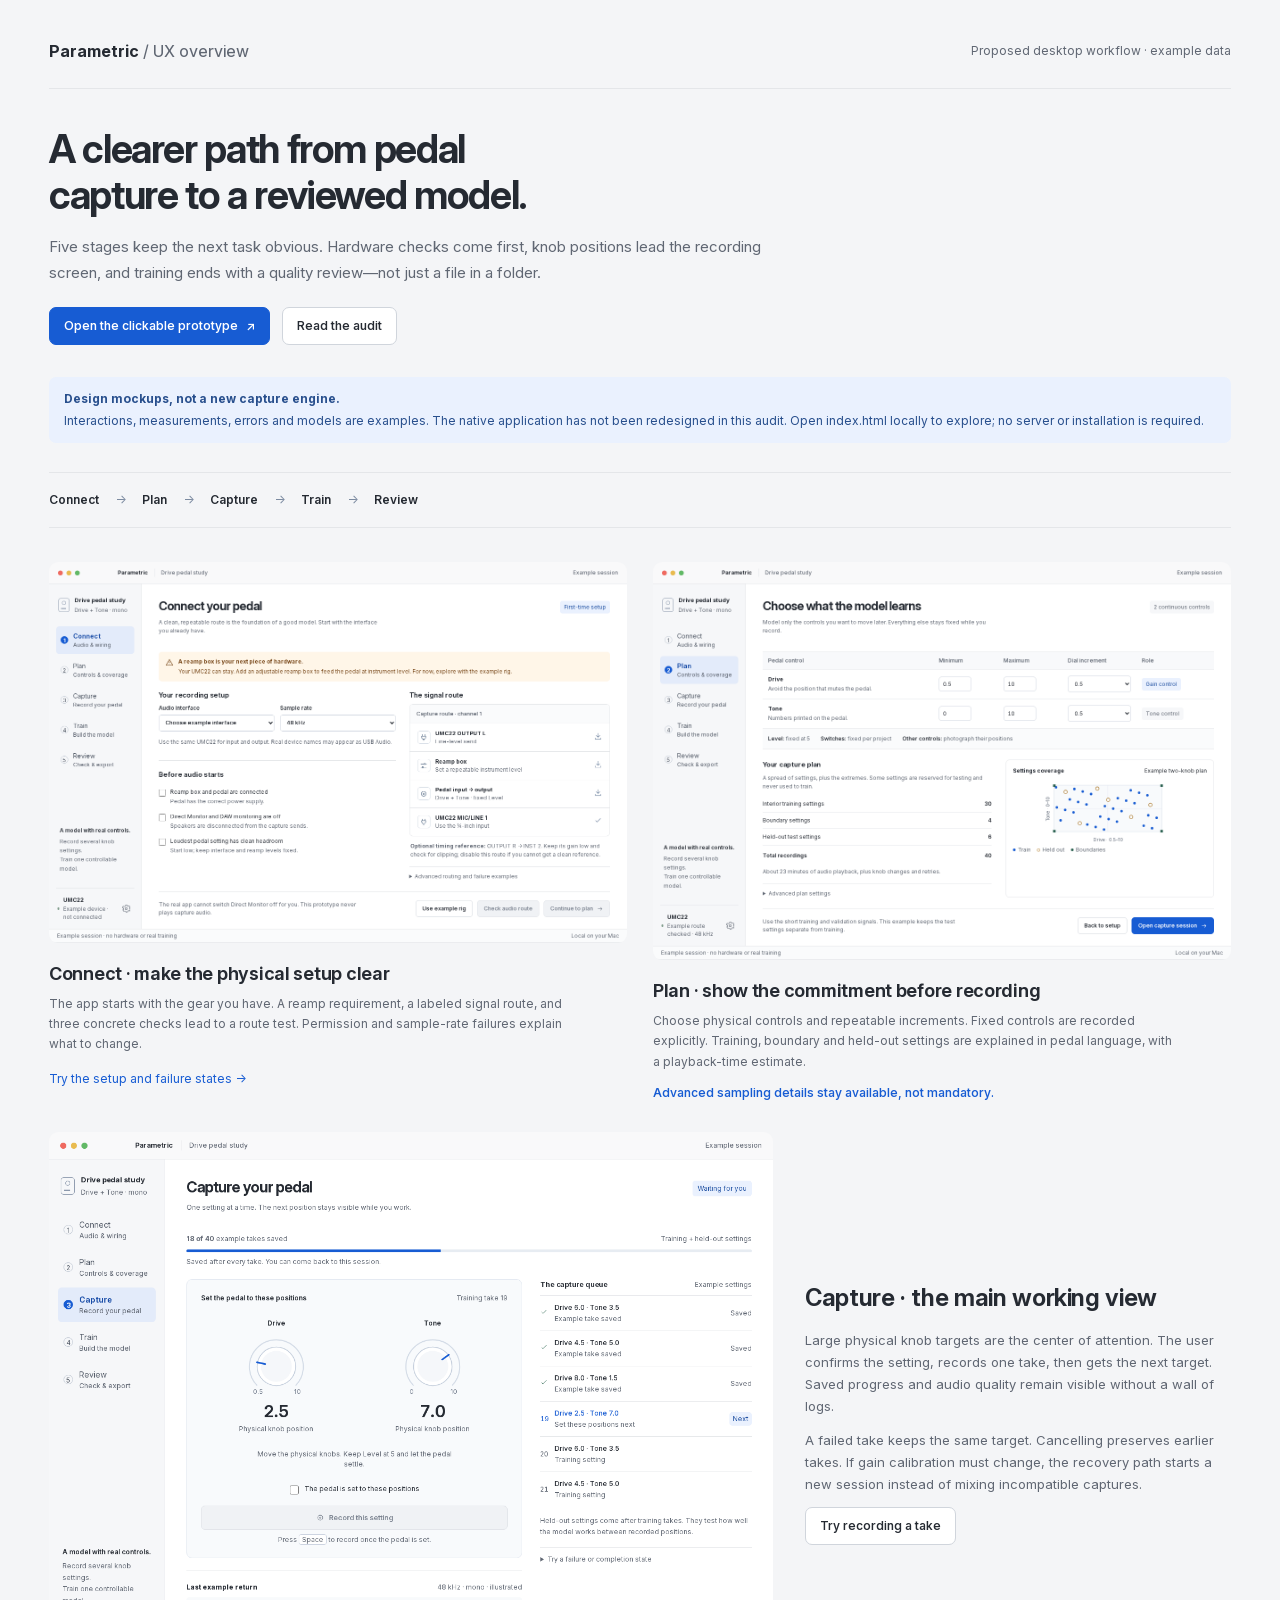
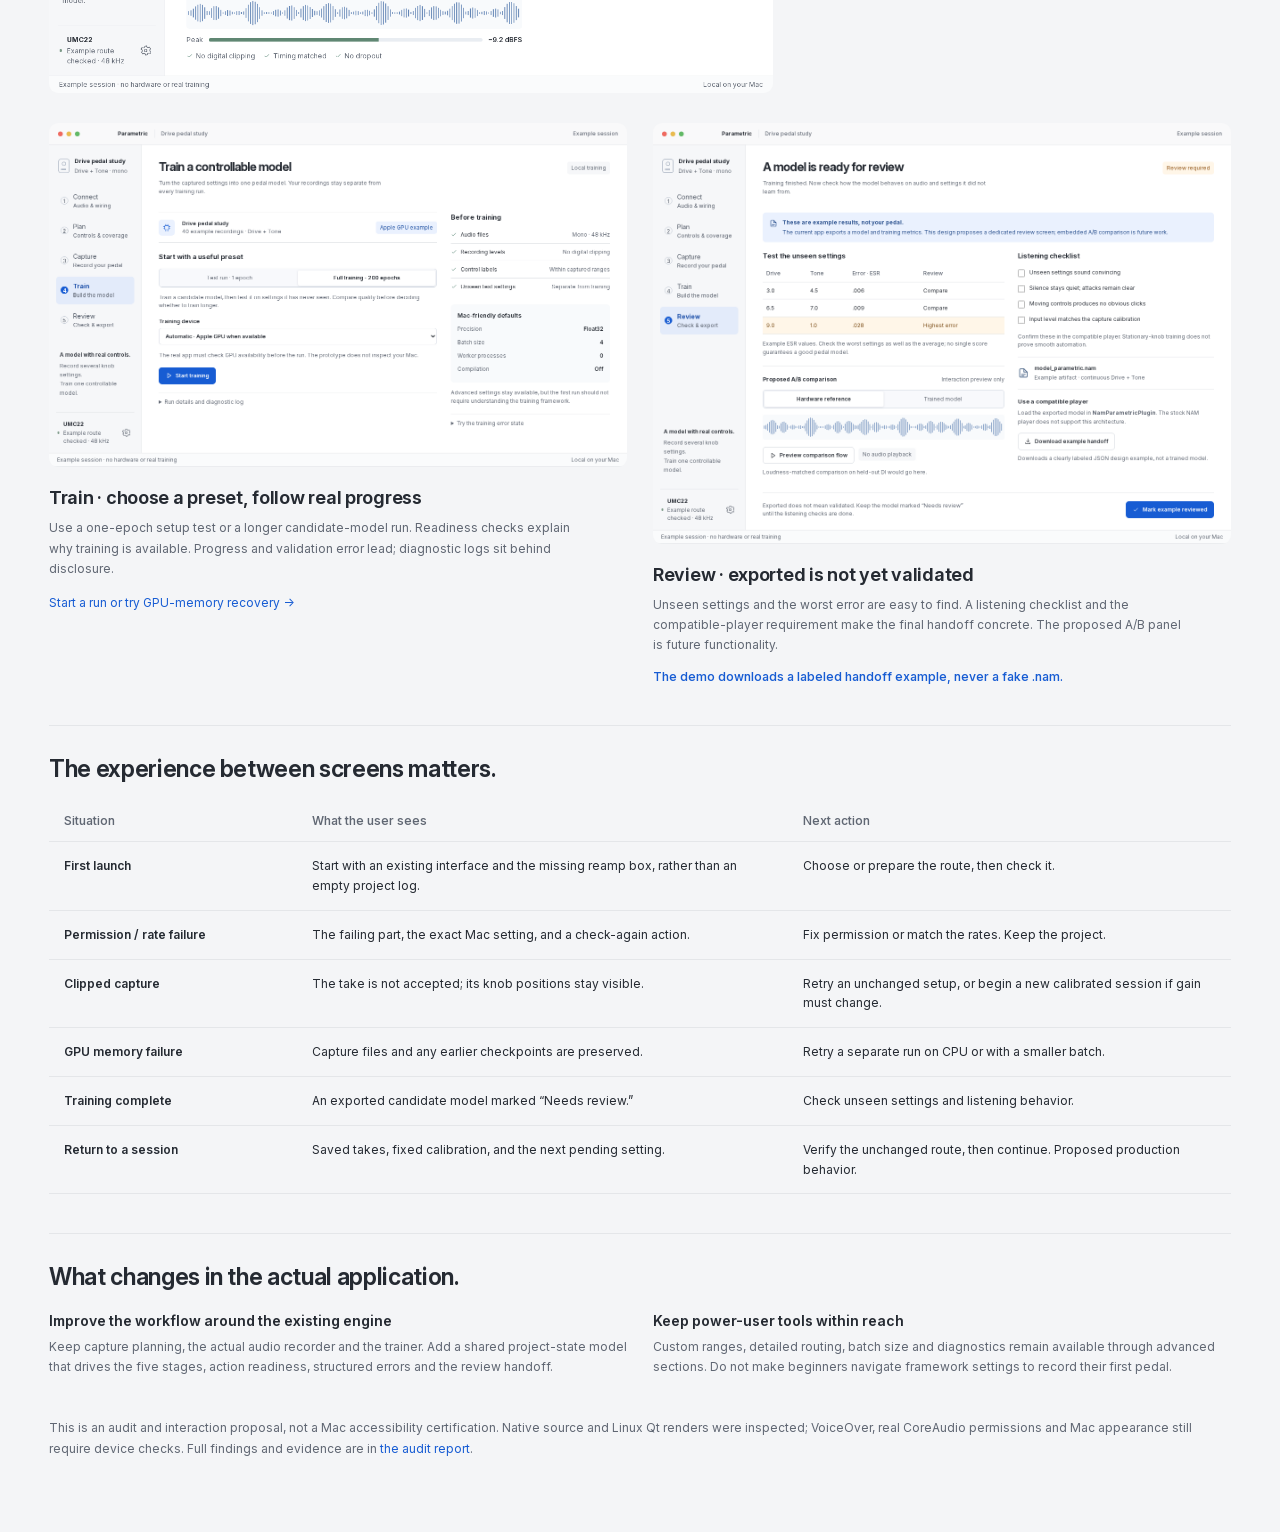
==== docs/mockups/overview.html @ 9b4e6f23 "Add Mac parametric NAM capture and training companion" ====
<!doctype html><html lang="en"><head><meta charset="utf-8"><meta name="viewport" content="width=device-width,initial-scale=1"><title>Parametric — full UX overview</title><link rel="stylesheet" href="styles.css"><style>
body{background:#f4f5f7}.overview{max-width:1230px;margin:auto;padding:39px 24px 60px}.overview-top{display:flex;align-items:center;justify-content:space-between;padding-bottom:25px;border-bottom:1px solid var(--line);font-size:12px}.overview-top strong{font-size:16px}.overview h1{font-size:39px;max-width:680px;line-height:1.18;margin-top:37px}.overview-lead{font-size:15px;color:var(--muted);line-height:1.7;max-width:730px;margin:16px 0 22px}.overview-actions{display:flex;gap:12px;align-items:center;margin-bottom:32px}.flow-map{display:flex;align-items:center;gap:16px;padding:18px 0;border-top:1px solid var(--line);border-bottom:1px solid var(--line);margin-bottom:34px;color:var(--muted);font-size:12px;flex-wrap:wrap}.flow-map a{font-weight:600;color:var(--ink)}.flow-map span{color:#7b8aa0}.story-grid{display:grid;grid-template-columns:1fr 1fr;gap:30px 26px}.story{min-width:0}.story a.image-link{display:block;background:#e9edf2;border-radius:9px;overflow:hidden}.story img{width:100%;display:block;transition:filter .2s}.story a:hover img{filter:brightness(.98)}.story h2{font-size:18px;margin-top:17px;margin-bottom:7px}.story p{font-size:12px;line-height:1.7;color:var(--muted);max-width:66ch}.story.full{grid-column:1/-1;display:grid;grid-template-columns:1.7fr 1fr;align-items:center;gap:32px}.story.full h2{font-size:24px;margin:0 0 13px}.story.full p{font-size:13px}.story-note{display:block;font-size:12px;margin-top:10px;color:var(--blue);font-weight:550}.overview-section{margin-top:39px;border-top:1px solid var(--line);padding-top:26px}.overview-section h2{font-size:23px;margin-bottom:15px}.overview-table{border-collapse:collapse;width:100%;font-size:12px}.overview-table th{text-align:left;font-size:12px;color:var(--muted);font-weight:550;padding:11px 15px;border-bottom:1px solid var(--line)}.overview-table td{padding:14px 15px;border-bottom:1px solid var(--line);vertical-align:top;line-height:1.65}.overview-table td:first-child{width:21%;font-weight:600}.overview-footer{font-size:12px;color:var(--muted);margin-top:27px;line-height:1.8}.overview .notice{margin-bottom:29px}.failure-link{font-size:12px}.overview-list{display:grid;grid-template-columns:1fr 1fr;gap:25px}.overview-list p{font-size:12px;color:var(--muted);line-height:1.7}.overview-list h3{font-size:14px}@media(max-width:760px){.overview{padding:24px 18px}.overview h1{font-size:31px}.overview-top{gap:20px}.story-grid{grid-template-columns:1fr}.story.full{grid-column:auto;display:block}.story.full h2{font-size:20px;margin-top:17px}.overview-list{grid-template-columns:1fr}.overview-table{font-size:12px}.overview-table td,.overview-table th{padding-left:5px;padding-right:9px}.flow-map{gap:9px}.overview-top span{font-size:12px}}
</style></head><body><div class="overview"><div class="overview-top"><strong>Parametric <span class="muted" style="font-weight:450">/ UX overview</span></strong><span class="muted">Proposed desktop workflow · example data</span></div><h1>A clearer path from pedal capture to a reviewed model.</h1><p class="overview-lead">Five stages keep the next task obvious. Hardware checks come first, knob positions lead the recording screen, and training ends with a quality review—not just a file in a folder.</p><div class="overview-actions"><a class="btn primary" href="index.html">Open the clickable prototype <span aria-hidden="true">↗</span></a><a class="btn" href="../ui-audit/report.md">Read the audit</a></div><div class="notice blue"><div><strong>Design mockups, not a new capture engine.</strong><p>Interactions, measurements, errors and models are examples. The native application has not been redesigned in this audit. Open index.html locally to explore; no server or installation is required.</p></div></div><nav class="flow-map" aria-label="Overview sections"><a href="#connect">Connect</a><span aria-hidden="true">→</span><a href="#plan">Plan</a><span aria-hidden="true">→</span><a href="#capture">Capture</a><span aria-hidden="true">→</span><a href="#train">Train</a><span aria-hidden="true">→</span><a href="#review">Review</a></nav><div class="story-grid">
<article class="story" id="connect"><a class="image-link" href="index.html?screen=connect" aria-label="Explore the Connect mockup"><img src="screenshots/connect.png" alt="Connect screen with UMC22 wiring, reamp requirement and route-check checklist"></a><h2>Connect · make the physical setup clear</h2><p>The app starts with the gear you have. A reamp requirement, a labeled signal route, and three concrete checks lead to a route test. Permission and sample-rate failures explain what to change.</p><a class="failure-link" href="index.html?screen=connect">Try the setup and failure states →</a></article>
<article class="story" id="plan"><a class="image-link" href="index.html?screen=plan" aria-label="Explore the Plan mockup"><img src="screenshots/plan.png" alt="Plan screen showing Drive and Tone ranges, fixed Level and estimated recording count"></a><h2>Plan · show the commitment before recording</h2><p>Choose physical controls and repeatable increments. Fixed controls are recorded explicitly. Training, boundary and held-out settings are explained in pedal language, with a playback-time estimate.</p><span class="story-note">Advanced sampling details stay available, not mandatory.</span></article>
<article class="story full" id="capture"><a class="image-link" href="index.html?screen=capture" aria-label="Explore the Capture mockup"><img src="screenshots/capture.png" alt="Capture screen featuring large Drive and Tone dial targets, one recording action and a saved-take queue"></a><div><h2>Capture · the main working view</h2><p>Large physical knob targets are the center of attention. The user confirms the setting, records one take, then gets the next target. Saved progress and audio quality remain visible without a wall of logs.</p><p>A failed take keeps the same target. Cancelling preserves earlier takes. If gain calibration must change, the recovery path starts a new session instead of mixing incompatible captures.</p><a class="btn" href="index.html?screen=capture">Try recording a take</a></div></article>
<article class="story" id="train"><a class="image-link" href="index.html?screen=train" aria-label="Explore the Training mockup"><img src="screenshots/train.png" alt="Training screen with one-epoch and full-run presets, readiness checks and Mac defaults"></a><h2>Train · choose a preset, follow real progress</h2><p>Use a one-epoch setup test or a longer candidate-model run. Readiness checks explain why training is available. Progress and validation error lead; diagnostic logs sit behind disclosure.</p><a class="failure-link" href="index.html?screen=train">Start a run or try GPU-memory recovery →</a></article>
<article class="story" id="review"><a class="image-link" href="index.html?screen=review" aria-label="Explore the Review mockup"><img src="screenshots/review.png" alt="Review screen showing held-out errors, a proposed A/B comparison, listening checks and compatible player requirements"></a><h2>Review · exported is not yet validated</h2><p>Unseen settings and the worst error are easy to find. A listening checklist and the compatible-player requirement make the final handoff concrete. The proposed A/B panel is future functionality.</p><span class="story-note">The demo downloads a labeled handoff example, never a fake .nam.</span></article>
</div><section class="overview-section"><h2>The experience between screens matters.</h2><div class="table-scroll"><table class="overview-table"><thead><tr><th scope="col">Situation</th><th scope="col">What the user sees</th><th scope="col">Next action</th></tr></thead><tbody><tr><td>First launch</td><td>Start with an existing interface and the missing reamp box, rather than an empty project log.</td><td>Choose or prepare the route, then check it.</td></tr><tr><td>Permission / rate failure</td><td>The failing part, the exact Mac setting, and a check-again action.</td><td>Fix permission or match the rates. Keep the project.</td></tr><tr><td>Clipped capture</td><td>The take is not accepted; its knob positions stay visible.</td><td>Retry an unchanged setup, or begin a new calibrated session if gain must change.</td></tr><tr><td>GPU memory failure</td><td>Capture files and any earlier checkpoints are preserved.</td><td>Retry a separate run on CPU or with a smaller batch.</td></tr><tr><td>Training complete</td><td>An exported candidate model marked “Needs review.”</td><td>Check unseen settings and listening behavior.</td></tr><tr><td>Return to a session</td><td>Saved takes, fixed calibration, and the next pending setting.</td><td>Verify the unchanged route, then continue. Proposed production behavior.</td></tr></tbody></table></div></section><section class="overview-section"><h2>What changes in the actual application.</h2><div class="overview-list"><div><h3>Improve the workflow around the existing engine</h3><p>Keep capture planning, the actual audio recorder and the trainer. Add a shared project-state model that drives the five stages, action readiness, structured errors and the review handoff.</p></div><div><h3>Keep power-user tools within reach</h3><p>Custom ranges, detailed routing, batch size and diagnostics remain available through advanced sections. Do not make beginners navigate framework settings to record their first pedal.</p></div></div></section><p class="overview-footer">This is an audit and interaction proposal, not a Mac accessibility certification. Native source and Linux Qt renders were inspected; VoiceOver, real CoreAudio permissions and Mac appearance still require device checks. Full findings and evidence are in <a href="../ui-audit/report.md">the audit report</a>.</p></div></body></html>
---- docs/mockups/styles.css ----
@font-face{font-family:Inter;src:url('assets/InterVariable.woff2') format('woff2');font-weight:100 900;font-display:swap}
:root{--ink:#252a32;--muted:#606773;--faint:#767e8a;--line:#e4e6e9;--paper:#fff;--canvas:#eceef1;--side:#f6f7f9;--blue:#175cd3;--blue-hover:#124db5;--blue-soft:#eaf1fe;--green:#27624c;--green-soft:#eef6f1;--amber:#925517;--amber-soft:#fff6e8;--red:#af3537;--red-soft:#fff0ee;--radius:10px;color-scheme:light}
*{box-sizing:border-box}body{margin:0;background:var(--canvas);color:var(--ink);font:14px/1.5 Inter,-apple-system,BlinkMacSystemFont,sans-serif;-webkit-font-smoothing:antialiased}button,input,select{font:inherit}button,a,input,select{ -webkit-tap-highlight-color:transparent}button{cursor:pointer}button:disabled{cursor:default}a{color:var(--blue);text-decoration:none;text-underline-offset:3px}a:hover{text-decoration:underline}button:focus-visible,a:focus-visible,input:focus-visible,select:focus-visible,summary:focus-visible{outline:3px solid #6f9eef;outline-offset:3px}::selection{background:#c8dcff;color:#10274d}input{caret-color:var(--blue)}*{scrollbar-width:thin;scrollbar-color:#bec4cd transparent}.sr-only{position:absolute;width:1px;height:1px;padding:0;overflow:hidden;clip:rect(0,0,0,0);white-space:nowrap;border:0}
.prototype-bar{max-width:1360px;margin:auto;padding:20px 32px 16px;display:flex;align-items:center;gap:24px;font-size:12px}.prototype-brand{font-weight:700;color:var(--ink);font-size:14px;white-space:nowrap}.prototype-brand span{font-weight:450;color:var(--muted);margin-left:9px;padding-left:12px;border-left:1px solid #c8cdd5}.prototype-disclosure{color:var(--muted);margin-left:auto}.prototype-tools{display:flex;align-items:center;gap:18px}.prototype-tools a{color:var(--ink);font-weight:550}.text-button{border:0;background:transparent;color:var(--muted);padding:6px}.text-button:hover{color:var(--blue)}
.app-window{max-width:1296px;margin:0 auto;background:var(--paper);border-radius:13px;overflow:hidden;box-shadow:0 16px 45px #27344d1c;min-height:770px}.titlebar{height:49px;background:#f9f9fa;border-bottom:1px solid var(--line);display:flex;align-items:center;gap:14px;padding:0 20px;font-size:12px;font-weight:650}.window-controls{display:flex;gap:8px;margin-right:71px}.window-controls i{width:11px;height:11px;display:block;border-radius:50%;background:#ef6a60}.window-controls i:nth-child(2){background:#e9bb4f}.window-controls i:nth-child(3){background:#62b966}.titlebar-project{color:var(--muted);font-weight:450;border-left:1px solid var(--line);padding-left:14px}.save-indicator{margin-left:auto;font-weight:450;color:var(--muted)}
.app-body{display:grid;grid-template-columns:208px minmax(0,1fr);min-height:691px}.sidebar{background:var(--side);border-right:1px solid var(--line);display:flex;flex-direction:column;padding:27px 16px 0}.project-heading{display:flex;align-items:center;gap:11px;padding:0 5px 27px}.project-heading strong{display:block;font-size:13px;letter-spacing:-.015em}.project-heading span:not(.project-symbol){display:block;font-size:12px;color:var(--muted);margin-top:3px}.project-symbol{height:31px;width:25px;border:1.5px solid #8492a7;border-radius:5px;position:relative;flex-shrink:0}.project-symbol:before{content:'';width:7px;height:7px;border:1.5px solid #8492a7;border-radius:50%;position:absolute;top:5px;left:7px}.project-symbol:after{content:'';height:2px;width:11px;background:#8492a7;position:absolute;bottom:6px;left:5px}.nav-item{display:flex;align-items:center;gap:11px;width:100%;border:0;background:transparent;text-align:left;padding:11px 10px;border-radius:7px;margin-bottom:5px;color:#505865}.nav-item:hover{background:#e9edf3}.nav-item[aria-current=step]{background:#e3ebfa;color:#174ba7;font-weight:650}.nav-item .nav-step{font-size:12px;width:17px;height:17px;border:1px solid #bdc5d1;border-radius:50%;display:grid;place-items:center;flex-shrink:0}.nav-item[aria-current=step] .nav-step{background:var(--blue);border-color:var(--blue);color:#fff}.nav-copy{flex:1}.nav-copy strong{font:inherit;display:block}.nav-copy small{font-weight:450;font-size:12px;color:var(--muted);display:block;margin-top:1px}.sidebar-note{margin-top:auto;padding:30px 8px 22px}.sidebar-note strong{font-size:12px;font-weight:600}.sidebar-note p{font-size:12px;color:var(--muted);line-height:1.7;margin:6px 0}.sidebar-footer{display:flex;gap:9px;align-items:center;border-top:1px solid var(--line);padding:17px 3px;margin-top:5px}.sidebar-footer strong{font-size:12px;display:block}.sidebar-footer span:not(.device-dot){font-size:12px;color:var(--muted);display:block;margin-top:2px}.device-dot{width:6px;height:6px;border-radius:50%;background:#7d9a89}.icon-button{border:0;background:transparent;padding:6px;display:grid;place-items:center;color:var(--muted);border-radius:5px}.icon-button:hover{background:#e3e8ef}.sidebar-footer .icon-button{margin-left:auto}svg.icon{width:18px;height:18px;stroke:currentColor;fill:none;stroke-width:1.65;stroke-linecap:round;stroke-linejoin:round;flex-shrink:0}
main{min-width:0;padding:33px 38px 26px;position:relative}h1{font-size:27px;letter-spacing:-.035em;line-height:1.25;margin:0;font-weight:670;text-wrap:balance}h2{font-size:15px;letter-spacing:-.015em;font-weight:650;margin:0 0 8px}h3{font-size:13px;margin:0 0 6px;font-weight:620}p{margin:0 0 12px}.page-header{display:flex;align-items:flex-start;justify-content:space-between;gap:20px;margin-bottom:26px}.page-description{color:var(--muted);font-size:12px;max-width:64ch;margin-top:9px;line-height:1.6}.badge{display:inline-flex;align-items:center;gap:6px;font-size:12px;padding:5px 9px;border-radius:5px;background:var(--side);color:var(--muted);white-space:nowrap}.badge svg.icon{width:13px;height:13px}.badge.blue{background:var(--blue-soft);color:#1b4da0}.badge.green{background:var(--green-soft);color:var(--green)}.badge.amber{background:var(--amber-soft);color:var(--amber)}.badge.red{background:var(--red-soft);color:var(--red)}.page-header .badge{margin-top:5px}.btn{display:inline-flex;align-items:center;justify-content:center;gap:8px;border:1px solid #d0d5dc;background:#fff;border-radius:7px;min-height:38px;padding:8px 14px;color:var(--ink);font-size:12px;font-weight:560;white-space:nowrap}.btn:hover{background:#f6f8fb}.btn.primary{background:var(--blue);color:#fff;border-color:var(--blue)}.btn.primary:hover{background:var(--blue-hover)}.btn:disabled{background:#f0f2f5;color:#7a828f;border-color:#e0e3e8}.btn.danger{color:var(--red)}.btn svg.icon{width:15px;height:15px}.actions{display:flex;align-items:center;gap:10px;flex-wrap:wrap}.action-footer{margin-top:25px;padding-top:18px;border-top:1px solid var(--line);display:flex;justify-content:space-between;gap:15px;align-items:center}.action-footer p{font-size:12px;color:var(--muted);margin:0;max-width:57ch}.help-text{font-size:12px;line-height:1.6;color:var(--muted)}.muted{color:var(--muted)}.mono{font-variant-numeric:tabular-nums}.notice{display:flex;align-items:flex-start;gap:11px;padding:13px 15px;border-radius:7px;background:var(--amber-soft);color:#754314;font-size:12px;margin-bottom:20px}.notice svg.icon{margin-top:2px}.notice p{font-size:12px;margin:3px 0 0;line-height:1.6}.notice.blue{background:var(--blue-soft);color:#284f8d}.notice.green{background:var(--green-soft);color:var(--green)}.notice.red{background:var(--red-soft);color:#8f292c}.notice .btn{margin-left:auto;flex-shrink:0;background:transparent;border-color:#b89056}.notice.red .btn{border-color:#cf9b98}.notice.green .btn{border-color:#8ead9e}.two-column{display:grid;grid-template-columns:minmax(0,1.18fr) minmax(0,1fr);gap:30px}.section{padding:20px 0;border-top:1px solid var(--line)}.section:first-child{border-top:0;padding-top:0}.section p{font-size:12px;color:var(--muted)}label.field{display:flex;flex-direction:column;font-size:12px;font-weight:550;gap:6px;margin-bottom:14px}input[type=text],input[type=number],select{border:1px solid #cfd5df;border-radius:6px;padding:8px 10px;background:#fff;color:var(--ink);min-height:37px;width:100%;font-size:12px}input[type=checkbox]{accent-color:var(--blue);width:16px;height:16px;flex-shrink:0}.checklist{margin-top:10px}.check-row{display:flex;align-items:flex-start;gap:10px;font-size:12px;padding:8px 0}.check-row input{margin:3px 0 0}.check-row small{display:block;font-size:12px;color:var(--muted);margin-top:3px}.route{border:1px solid var(--line);border-radius:8px;overflow:hidden}.route-title{padding:12px 15px;background:#fafbfc;border-bottom:1px solid var(--line);font-size:12px;color:var(--muted);font-weight:550}.route-step{display:flex;align-items:center;gap:11px;padding:13px 17px;position:relative}.route-step + .route-step{border-top:1px solid var(--line)}.route-step .port{width:29px;height:29px;display:grid;place-items:center;border:1px solid #d5dce5;border-radius:6px;color:#516782}.route-step strong{font-size:12px;display:block}.route-step small{font-size:12px;color:var(--muted);display:block}.route-step .direction{margin-left:auto;color:#7b8da6}.route-help{margin:12px 2px;font-size:12px;color:var(--muted);line-height:1.6}.inline-fields{display:flex;gap:12px}.inline-fields>*{flex:1;min-width:0}
.control-table{width:100%;border-collapse:collapse;font-size:12px}.control-table th{font-size:12px;letter-spacing:.01em;color:var(--muted);font-weight:550;text-align:left;padding:10px 12px;background:#f8f9fb;border-top:1px solid var(--line);border-bottom:1px solid var(--line)}.control-table td{padding:13px 12px;border-bottom:1px solid var(--line);font-variant-numeric:tabular-nums}.control-table input{width:73px;min-height:33px;padding:5px 8px}.control-table td:first-child strong{display:block}.control-table td:first-child small{display:block;font-size:12px;color:var(--muted);margin-top:3px}.table-scroll{overflow-x:auto}.fixed-controls{display:flex;gap:24px;color:var(--muted);font-size:12px;padding:14px 12px;background:#fafbfc;border-bottom:1px solid var(--line);margin-bottom:23px}.fixed-controls strong{color:var(--ink);font-weight:550}.plan-bottom{display:grid;grid-template-columns:1.1fr 1fr;gap:32px}.count-line{display:flex;justify-content:space-between;align-items:center;padding:9px 0;font-size:12px;border-bottom:1px solid var(--line)}.count-line strong{font-variant-numeric:tabular-nums;font-weight:600}.count-line.total{border:0;padding-top:14px;font-weight:600}.coverage{border:1px solid var(--line);border-radius:8px;padding:15px}.coverage-head{display:flex;justify-content:space-between;font-size:12px;margin-bottom:12px}.coverage svg{width:100%;height:147px;display:block}.plot-legend{display:flex;gap:14px;font-size:12px;color:var(--muted)}.plot-legend span{display:flex;align-items:center;gap:5px}.legend-dot{width:6px;height:6px;background:var(--blue);display:inline-block;border-radius:50%}.legend-dot.validation{background:white;border:1.5px solid #ae741a;width:7px;height:7px}.legend-dot.corner{background:#2a6150}
.capture-grid{display:grid;grid-template-columns:minmax(0,1.35fr) minmax(220px,.85fr);gap:32px}.capture-target{padding:24px 25px 23px;background:#f8fafc;border:1px solid #e1e7f0;border-radius:10px}.target-header{display:flex;justify-content:space-between;align-items:center;font-size:12px}.target-header strong{font-weight:600}.target-header span{color:var(--muted);font-size:12px}.dials{display:flex;justify-content:space-around;gap:10px;padding:27px 0 19px}.dial-unit{text-align:center}.dial-unit .name{font-weight:600;font-size:12px}.dial-svg{width:118px;height:118px;display:block;margin:9px auto 3px}.dial-unit .setting{font-size:30px;font-weight:650;font-variant-numeric:tabular-nums;line-height:1.2;letter-spacing:-.03em}.dial-unit .scale{font-size:12px;color:var(--muted);margin-top:5px}.capture-instruction{text-align:center;font-size:12px;color:var(--muted);max-width:45ch;margin:8px auto 18px}.capture-target .btn{width:100%;min-height:43px;font-size:13px}.key-hint{text-align:center;font-size:12px;color:var(--muted);margin-top:9px}kbd{font-family:inherit;font-size:12px;padding:1px 5px;border:1px solid #cad2df;border-radius:4px;background:#fff}.session-line{display:flex;justify-content:space-between;gap:12px;font-size:12px;color:var(--muted);padding-bottom:10px}.progress-track{height:5px;background:#e7ecf2;border-radius:3px;overflow:hidden}.progress-fill{height:100%;width:45%;background:var(--blue)}.capture-progress-text{font-size:12px;color:var(--muted);margin-top:8px}.queue-title{display:flex;justify-content:space-between;align-items:center;padding-bottom:10px}.queue-title h2{margin:0;font-size:13px}.queue-title span{font-size:12px;color:var(--muted)}.queue-row{display:grid;grid-template-columns:18px 1fr auto;align-items:center;gap:8px;padding:12px 0;border-top:1px solid var(--line);font-size:12px}.queue-row svg.icon{width:14px;height:14px;color:var(--green)}.queue-row strong{font-weight:500;display:block}.queue-row small{display:block;color:var(--muted);font-size:12px;margin-top:2px}.queue-row .row-number{color:var(--muted);font-size:12px;font-variant-numeric:tabular-nums}.queue-row.current{color:var(--blue)}.queue-row.current .row-number{color:var(--blue)}.queue-row.error{color:var(--red)}.queue-row.error svg.icon{color:var(--red)}.queue-row .badge{padding:3px 6px;font-size:12px}.monitor{padding-top:20px;margin-top:22px;border-top:1px solid var(--line)}.monitor-head{display:flex;justify-content:space-between;align-items:center;font-size:12px;margin-bottom:9px}.monitor-head span{color:var(--muted);font-size:12px}.waveform{width:100%;height:56px;display:block;background:#f8fafc;border-radius:5px}.meter-row{display:flex;align-items:center;gap:10px;font-size:12px;color:var(--muted);margin-top:11px}.level-meter{height:6px;flex:1;background:#e9edf2;border-radius:3px;overflow:hidden}.level-meter i{height:100%;display:block;width:62%;background:#608773}.meter-row strong{font-weight:550;color:var(--ink);font-variant-numeric:tabular-nums}.take-result{display:flex;gap:15px;flex-wrap:wrap;font-size:12px;margin-top:11px;color:var(--muted)}.take-result span{display:flex;align-items:center;gap:5px}.take-result svg.icon{width:12px;height:12px;color:var(--green)}.take-actions{display:flex;gap:12px;margin-top:18px}.take-actions button{font-size:12px}.progress-content{padding:23px 0}.progress-content h2{font-size:20px}.progress-content p{font-size:12px;color:var(--muted)}
.training-layout{display:grid;grid-template-columns:minmax(0,1.4fr) minmax(210px,.8fr);gap:31px}.run-summary{display:flex;align-items:center;gap:16px;padding:15px 0;border-top:1px solid var(--line);border-bottom:1px solid var(--line);font-size:12px}.run-summary strong{display:block;font-size:12px;font-weight:600}.run-summary small{font-size:12px;color:var(--muted)}.run-summary .run-icon{background:var(--blue-soft);border-radius:7px;display:grid;place-items:center;color:var(--blue);width:36px;height:36px}.run-summary .badge{margin-left:auto}.profile-choice{display:flex;gap:0;border:1px solid #ced5df;padding:3px;border-radius:7px;background:#f8f9fc;margin:14px 0}.profile-choice button{flex:1;min-height:34px;border:0;color:var(--muted);background:transparent;border-radius:4px;font-size:12px}.profile-choice button[aria-pressed=true]{background:#fff;box-shadow:0 1px 4px #202b4020;color:var(--ink);font-weight:600}.profile-desc{font-size:12px;color:var(--muted);min-height:34px;margin-bottom:18px}.training-chart{width:100%;height:180px;display:block;margin:15px 0 8px}.chart-head{display:flex;justify-content:space-between;font-size:12px;margin-top:23px}.chart-head span{color:var(--muted);font-size:12px}.job-meta{display:flex;justify-content:space-between;font-size:12px;color:var(--muted);margin:9px 0 18px}.job-meta strong{color:var(--ink);font-weight:600;font-variant-numeric:tabular-nums}.readiness-row{display:flex;align-items:center;gap:8px;font-size:12px;padding:10px 0;border-bottom:1px solid var(--line)}.readiness-row svg.icon{width:14px;height:14px;color:var(--green)}.readiness-row span:last-child{color:var(--muted);margin-left:auto;font-size:12px}.run-config{margin-top:20px;background:#f8fafc;padding:15px;border-radius:7px}.config-row{display:flex;justify-content:space-between;font-size:12px;padding:6px 0;color:var(--muted)}.config-row strong{font-weight:550;color:var(--ink)}details{border-top:1px solid var(--line);margin-top:18px;padding-top:12px}summary{font-size:12px;color:var(--muted);cursor:pointer}.log{font:12px/1.8 ui-monospace,SFMono-Regular,Consolas,monospace;background:#f5f7fa;border-radius:6px;padding:12px;white-space:pre-wrap;max-height:130px;overflow:auto;margin-top:10px;color:#536074}.run-buttons{display:flex;gap:9px;margin-top:18px}.model-file{display:flex;align-items:center;gap:12px;padding:16px 0;border-top:1px solid var(--line);border-bottom:1px solid var(--line);margin:18px 0}.model-file svg.icon{width:25px;height:25px;color:#476285}.model-file strong{font-size:12px;font-weight:600;display:block}.model-file small{font-size:12px;color:var(--muted);display:block;margin-top:3px}.review-layout{display:grid;grid-template-columns:1.23fr 1fr;gap:30px}.review-layout .btn{margin-top:4px}.validation-table{font-size:12px;width:100%;border-collapse:collapse}.validation-table td,.validation-table th{padding:10px 8px;text-align:left;border-bottom:1px solid var(--line)}.validation-table th{font-size:12px;font-weight:500;color:var(--muted)}.validation-table td:last-child{font-variant-numeric:tabular-nums}.validation-table tr.worst{background:var(--amber-soft);color:#7e501b}.review-checks .check-row{font-size:12px}.review-note{font-size:12px;color:var(--muted);margin-top:12px}.statusbar{min-height:30px;display:flex;align-items:center;justify-content:space-between;gap:12px;padding:6px 18px;border-top:1px solid var(--line);background:#fafbfc;color:var(--muted);font-size:12px}.prototype-caption{max-width:1296px;margin:14px auto 25px;display:flex;justify-content:space-between;gap:20px;font-size:12px;color:var(--muted)}.prototype-caption span:first-child{color:#49566b;font-weight:500}.large-empty{padding:40px 25px;text-align:center;border:1px dashed #cfd7e2;border-radius:10px;background:#fafbfd}.large-empty svg.icon{width:29px;height:29px;color:#71859c;margin-bottom:10px}.large-empty p{font-size:12px;color:var(--muted);max-width:45ch;margin:8px auto 20px}
@media(min-width:1440px){.prototype-bar{padding-top:30px}.app-window{margin-top:8px}}@media(max-width:1350px){.app-window,.prototype-caption{margin-left:24px;margin-right:24px}.prototype-bar{padding-left:26px;padding-right:26px}}@media(max-width:1050px){main{padding:27px 25px}.app-body{grid-template-columns:174px minmax(0,1fr)}.sidebar{padding-left:11px;padding-right:11px}.window-controls{margin-right:35px}.capture-grid{gap:22px;grid-template-columns:minmax(0,1.2fr) minmax(180px,.8fr)}.capture-target{padding:19px 15px}.dial-svg{width:104px;height:104px}.two-column,.plan-bottom,.training-layout,.review-layout{gap:22px}.prototype-disclosure{font-size:12px}.prototype-bar{gap:15px}.prototype-tools{gap:12px}.project-heading{gap:8px}.project-heading strong{font-size:12px}.project-heading span:not(.project-symbol){font-size:12px}}
@media(max-width:850px){.prototype-bar{flex-wrap:wrap;padding:15px 18px 12px}.prototype-disclosure{order:3;flex-basis:100%;margin-left:0}.prototype-tools{margin-left:auto}.app-window,.prototype-caption{margin-left:12px;margin-right:12px}.app-window{min-height:0}.titlebar{padding:0 13px}.window-controls{margin-right:10px}.app-body{grid-template-columns:1fr}.sidebar{padding:14px 18px 8px;border-right:0;border-bottom:1px solid var(--line)}.project-heading,.sidebar-note,.sidebar-footer{display:none}#workflow-nav{display:flex;gap:6px}.nav-item{padding:8px 7px;margin:0;justify-content:center;font-size:12px;min-height:43px}.nav-item .nav-step{width:16px;height:16px;font-size:12px}.nav-item .nav-copy small{display:none}.nav-copy{flex:initial}.two-column,.capture-grid,.plan-bottom,.training-layout,.review-layout{grid-template-columns:1fr}.capture-grid .capture-target{max-width:none}.queue{margin-top:0}.queue-row{padding:9px 0}.dials{justify-content:center;gap:70px}.capture-grid,.two-column,.training-layout{gap:26px}.page-header{margin-bottom:21px}.btn{min-height:42px}.statusbar{font-size:12px}.prototype-caption{font-size:12px}.prototype-caption span:last-child{display:none}.fixed-controls{flex-wrap:wrap;gap:8px 20px}.titlebar-project{font-size:12px}.training-chart{height:180px}.page-description{max-width:60ch}.action-footer{flex-wrap:wrap}.notice{flex-wrap:wrap}.notice .btn{margin-left:27px}.control-table td,.control-table th{padding-left:7px;padding-right:7px}.profile-choice button{min-height:40px}}
@media(max-width:480px){main{padding:24px 19px}h1{font-size:24px}.page-header{gap:10px}.page-header .badge{font-size:12px;padding:4px 6px}.nav-item{gap:5px;padding:8px 2px}.nav-item .nav-step{display:none}.prototype-tools .text-button{display:none}.save-indicator{display:none}.titlebar-project{margin-left:auto;border:0;padding:0}.prototype-caption{line-height:1.6}.statusbar span:last-child{display:none}.dials{gap:35px}.inline-fields{gap:9px}.control-table input{width:61px}.control-table{min-width:350px}.fixed-controls{font-size:12px}.btn{padding-left:11px;padding-right:11px}.training-layout,.review-layout{gap:25px}.run-summary{gap:10px}.run-summary .badge{font-size:12px}}


@media(max-width:480px){.two-column>div>.section:first-child>.inline-fields{flex-direction:column;gap:0}.nav-item{font-size:11px}.nav-item .nav-copy strong{font-size:11px}.prototype-tools a{font-size:12px}}
@media(max-width:480px){.control-table{min-width:600px}.control-table th:first-child,.control-table td:first-child{min-width:160px;width:160px}}
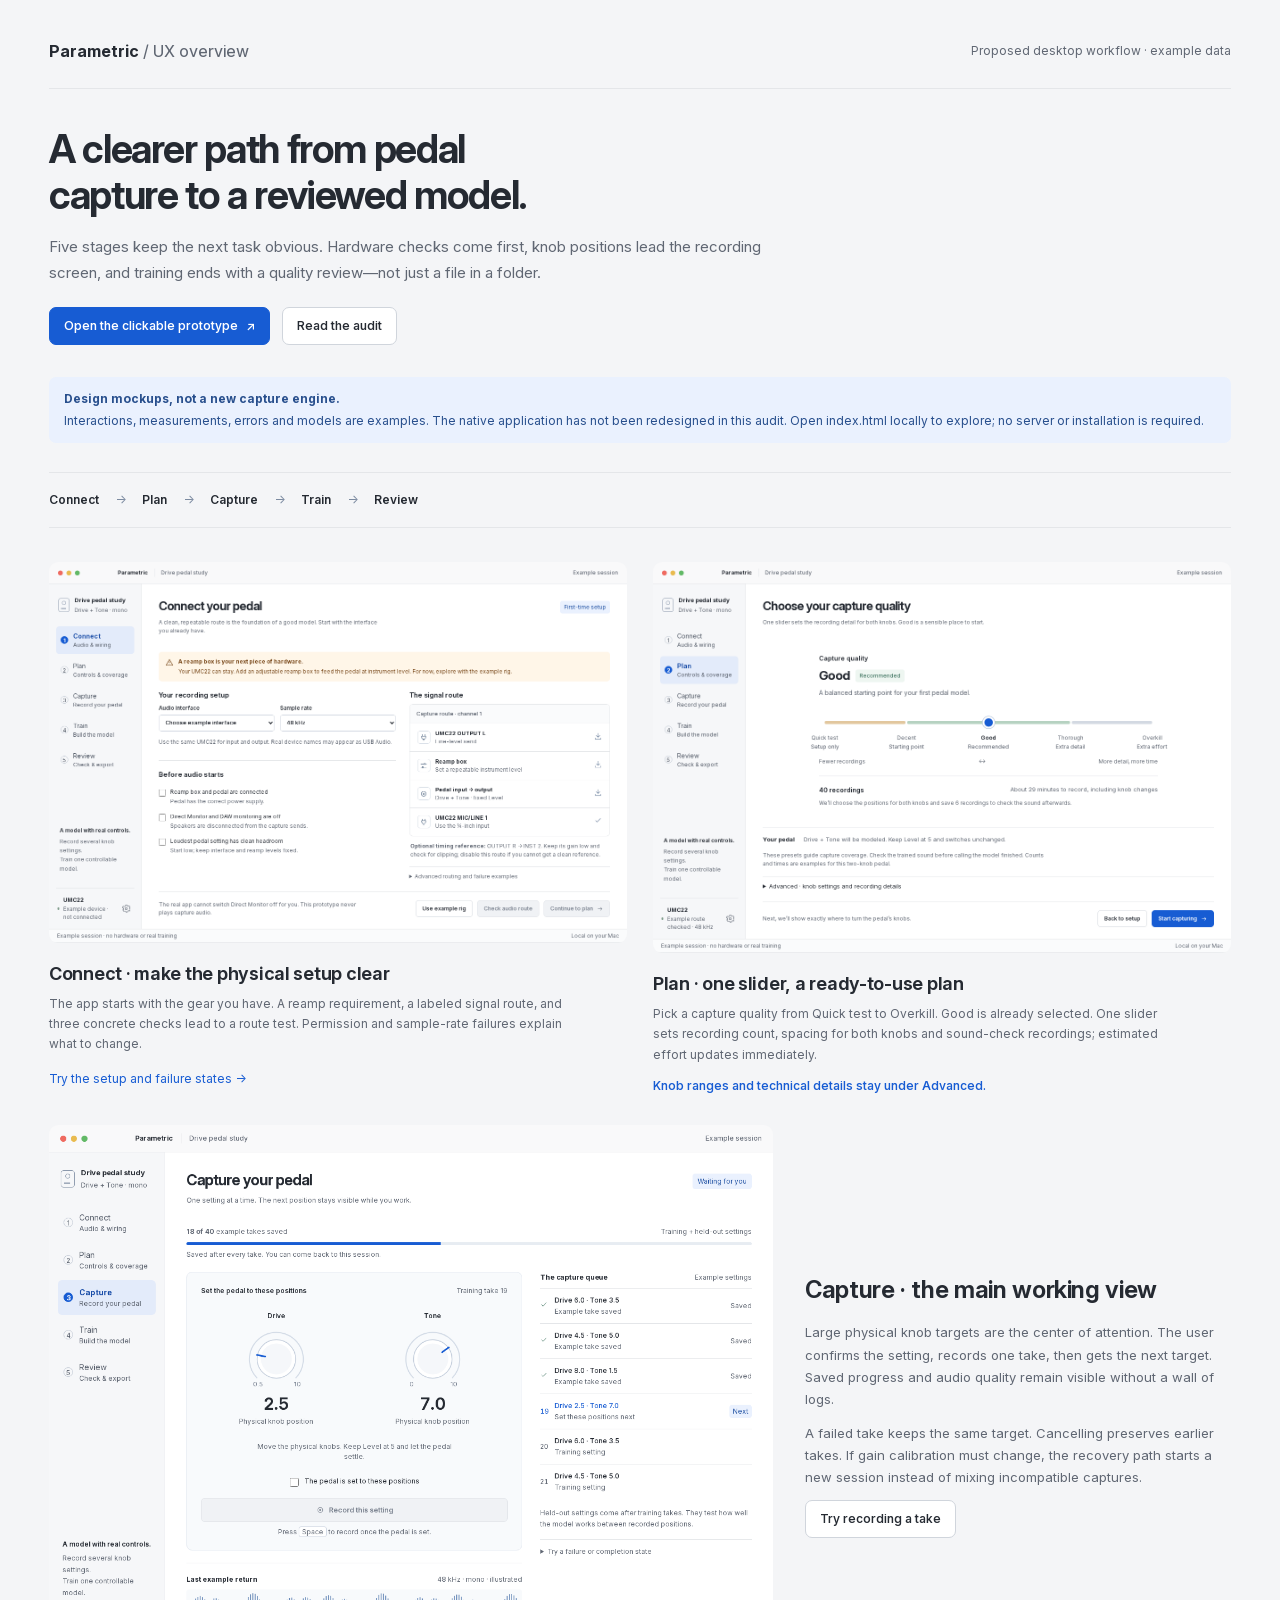
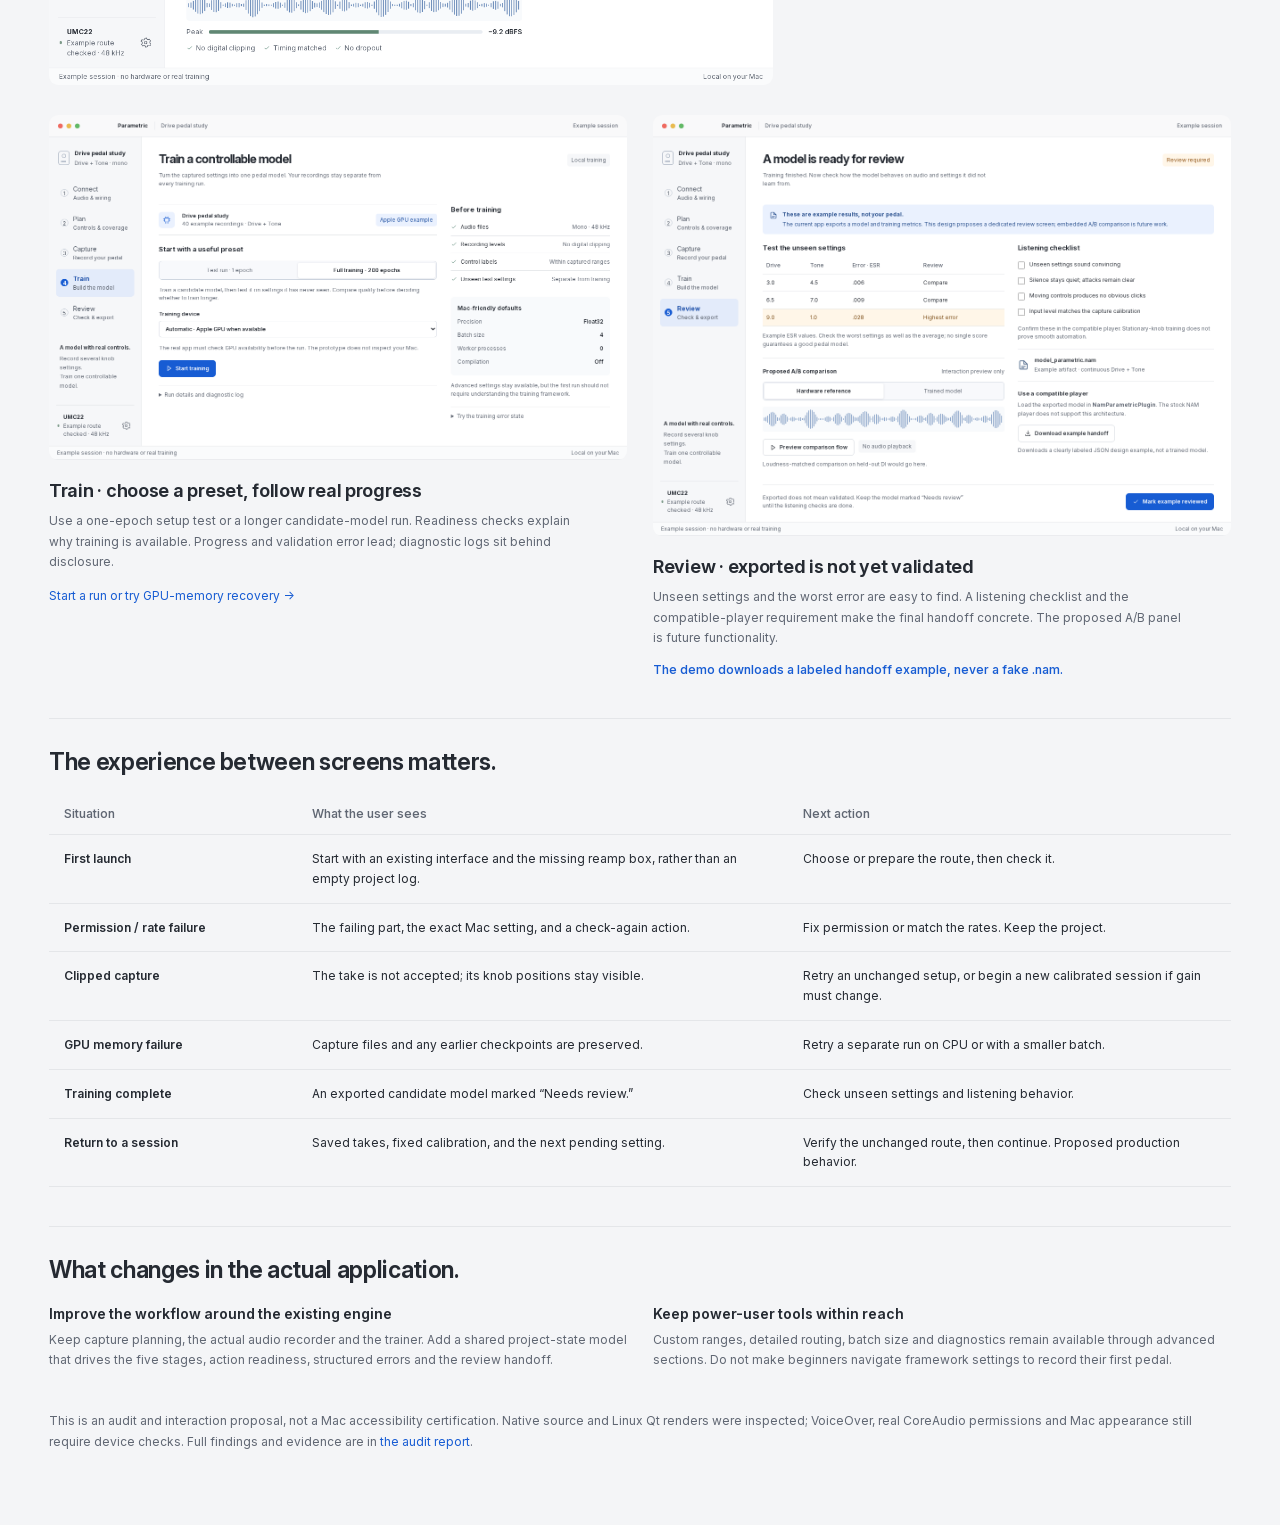
==== commit 9f6c039e: "Simplify capture planning with a single quality slider" ====
--- a/docs/mockups/overview.html
+++ b/docs/mockups/overview.html
@@ -2,7 +2,7 @@
 body{background:#f4f5f7}.overview{max-width:1230px;margin:auto;padding:39px 24px 60px}.overview-top{display:flex;align-items:center;justify-content:space-between;padding-bottom:25px;border-bottom:1px solid var(--line);font-size:12px}.overview-top strong{font-size:16px}.overview h1{font-size:39px;max-width:680px;line-height:1.18;margin-top:37px}.overview-lead{font-size:15px;color:var(--muted);line-height:1.7;max-width:730px;margin:16px 0 22px}.overview-actions{display:flex;gap:12px;align-items:center;margin-bottom:32px}.flow-map{display:flex;align-items:center;gap:16px;padding:18px 0;border-top:1px solid var(--line);border-bottom:1px solid var(--line);margin-bottom:34px;color:var(--muted);font-size:12px;flex-wrap:wrap}.flow-map a{font-weight:600;color:var(--ink)}.flow-map span{color:#7b8aa0}.story-grid{display:grid;grid-template-columns:1fr 1fr;gap:30px 26px}.story{min-width:0}.story a.image-link{display:block;background:#e9edf2;border-radius:9px;overflow:hidden}.story img{width:100%;display:block;transition:filter .2s}.story a:hover img{filter:brightness(.98)}.story h2{font-size:18px;margin-top:17px;margin-bottom:7px}.story p{font-size:12px;line-height:1.7;color:var(--muted);max-width:66ch}.story.full{grid-column:1/-1;display:grid;grid-template-columns:1.7fr 1fr;align-items:center;gap:32px}.story.full h2{font-size:24px;margin:0 0 13px}.story.full p{font-size:13px}.story-note{display:block;font-size:12px;margin-top:10px;color:var(--blue);font-weight:550}.overview-section{margin-top:39px;border-top:1px solid var(--line);padding-top:26px}.overview-section h2{font-size:23px;margin-bottom:15px}.overview-table{border-collapse:collapse;width:100%;font-size:12px}.overview-table th{text-align:left;font-size:12px;color:var(--muted);font-weight:550;padding:11px 15px;border-bottom:1px solid var(--line)}.overview-table td{padding:14px 15px;border-bottom:1px solid var(--line);vertical-align:top;line-height:1.65}.overview-table td:first-child{width:21%;font-weight:600}.overview-footer{font-size:12px;color:var(--muted);margin-top:27px;line-height:1.8}.overview .notice{margin-bottom:29px}.failure-link{font-size:12px}.overview-list{display:grid;grid-template-columns:1fr 1fr;gap:25px}.overview-list p{font-size:12px;color:var(--muted);line-height:1.7}.overview-list h3{font-size:14px}@media(max-width:760px){.overview{padding:24px 18px}.overview h1{font-size:31px}.overview-top{gap:20px}.story-grid{grid-template-columns:1fr}.story.full{grid-column:auto;display:block}.story.full h2{font-size:20px;margin-top:17px}.overview-list{grid-template-columns:1fr}.overview-table{font-size:12px}.overview-table td,.overview-table th{padding-left:5px;padding-right:9px}.flow-map{gap:9px}.overview-top span{font-size:12px}}
 </style></head><body><div class="overview"><div class="overview-top"><strong>Parametric <span class="muted" style="font-weight:450">/ UX overview</span></strong><span class="muted">Proposed desktop workflow · example data</span></div><h1>A clearer path from pedal capture to a reviewed model.</h1><p class="overview-lead">Five stages keep the next task obvious. Hardware checks come first, knob positions lead the recording screen, and training ends with a quality review—not just a file in a folder.</p><div class="overview-actions"><a class="btn primary" href="index.html">Open the clickable prototype <span aria-hidden="true">↗</span></a><a class="btn" href="../ui-audit/report.md">Read the audit</a></div><div class="notice blue"><div><strong>Design mockups, not a new capture engine.</strong><p>Interactions, measurements, errors and models are examples. The native application has not been redesigned in this audit. Open index.html locally to explore; no server or installation is required.</p></div></div><nav class="flow-map" aria-label="Overview sections"><a href="#connect">Connect</a><span aria-hidden="true">→</span><a href="#plan">Plan</a><span aria-hidden="true">→</span><a href="#capture">Capture</a><span aria-hidden="true">→</span><a href="#train">Train</a><span aria-hidden="true">→</span><a href="#review">Review</a></nav><div class="story-grid">
 <article class="story" id="connect"><a class="image-link" href="index.html?screen=connect" aria-label="Explore the Connect mockup"><img src="screenshots/connect.png" alt="Connect screen with UMC22 wiring, reamp requirement and route-check checklist"></a><h2>Connect · make the physical setup clear</h2><p>The app starts with the gear you have. A reamp requirement, a labeled signal route, and three concrete checks lead to a route test. Permission and sample-rate failures explain what to change.</p><a class="failure-link" href="index.html?screen=connect">Try the setup and failure states →</a></article>
-<article class="story" id="plan"><a class="image-link" href="index.html?screen=plan" aria-label="Explore the Plan mockup"><img src="screenshots/plan.png" alt="Plan screen showing Drive and Tone ranges, fixed Level and estimated recording count"></a><h2>Plan · show the commitment before recording</h2><p>Choose physical controls and repeatable increments. Fixed controls are recorded explicitly. Training, boundary and held-out settings are explained in pedal language, with a playback-time estimate.</p><span class="story-note">Advanced sampling details stay available, not mandatory.</span></article>
+<article class="story" id="plan"><a class="image-link" href="index.html?screen=plan" aria-label="Explore the Plan mockup"><img src="screenshots/plan.png" alt="Plan screen with one capture quality slider, Good recommended, recording effort and collapsed advanced settings"></a><h2>Plan · one slider, a ready-to-use plan</h2><p>Pick a capture quality from Quick test to Overkill. Good is already selected. One slider sets recording count, spacing for both knobs and sound-check recordings; estimated effort updates immediately.</p><span class="story-note">Knob ranges and technical details stay under Advanced.</span></article>
 <article class="story full" id="capture"><a class="image-link" href="index.html?screen=capture" aria-label="Explore the Capture mockup"><img src="screenshots/capture.png" alt="Capture screen featuring large Drive and Tone dial targets, one recording action and a saved-take queue"></a><div><h2>Capture · the main working view</h2><p>Large physical knob targets are the center of attention. The user confirms the setting, records one take, then gets the next target. Saved progress and audio quality remain visible without a wall of logs.</p><p>A failed take keeps the same target. Cancelling preserves earlier takes. If gain calibration must change, the recovery path starts a new session instead of mixing incompatible captures.</p><a class="btn" href="index.html?screen=capture">Try recording a take</a></div></article>
 <article class="story" id="train"><a class="image-link" href="index.html?screen=train" aria-label="Explore the Training mockup"><img src="screenshots/train.png" alt="Training screen with one-epoch and full-run presets, readiness checks and Mac defaults"></a><h2>Train · choose a preset, follow real progress</h2><p>Use a one-epoch setup test or a longer candidate-model run. Readiness checks explain why training is available. Progress and validation error lead; diagnostic logs sit behind disclosure.</p><a class="failure-link" href="index.html?screen=train">Start a run or try GPU-memory recovery →</a></article>
 <article class="story" id="review"><a class="image-link" href="index.html?screen=review" aria-label="Explore the Review mockup"><img src="screenshots/review.png" alt="Review screen showing held-out errors, a proposed A/B comparison, listening checks and compatible player requirements"></a><h2>Review · exported is not yet validated</h2><p>Unseen settings and the worst error are easy to find. A listening checklist and the compatible-player requirement make the final handoff concrete. The proposed A/B panel is future functionality.</p><span class="story-note">The demo downloads a labeled handoff example, never a fake .nam.</span></article>
--- a/docs/mockups/styles.css
+++ b/docs/mockups/styles.css
@@ -15,3 +15,6 @@
 
 @media(max-width:480px){.two-column>div>.section:first-child>.inline-fields{flex-direction:column;gap:0}.nav-item{font-size:11px}.nav-item .nav-copy strong{font-size:11px}.prototype-tools a{font-size:12px}}
 @media(max-width:480px){.control-table{min-width:600px}.control-table th:first-child,.control-table td:first-child{min-width:160px;width:160px}}
+
+/* Plan asks for one decision; technical controls stay in the disclosure. */
+.quality-plan{max-width:760px;margin:8px auto 25px;padding:23px 0 21px}.quality-label{display:block;font-size:14px;font-weight:600;margin-bottom:12px}.quality-selected{display:flex;align-items:center;gap:12px}.quality-selected>strong{font-size:28px;line-height:1.2;letter-spacing:-.025em}.quality-explanation{font-size:14px;color:var(--muted);min-height:42px;max-width:65ch;margin:10px 0 12px}.quality-slider-wrap{position:relative;height:48px}.quality-segments{position:absolute;inset:20px 13px auto;display:grid;grid-template-columns:repeat(4,1fr);gap:4px;height:7px;pointer-events:none}.quality-segments i{background:#e2c79e;border-radius:3px}.quality-segments i:nth-child(2){background:#b6d2c1}.quality-segments i:nth-child(3){background:#b6d2c1}.quality-segments i:nth-child(4){background:#d3d9e2}.quality-slider{position:relative;z-index:1;appearance:none;-webkit-appearance:none;display:block;background:transparent;width:100%;height:48px;margin:0;padding:0;cursor:pointer}.quality-slider::-webkit-slider-runnable-track{height:7px;background:transparent}.quality-slider::-moz-range-track{height:7px;background:transparent}.quality-slider::-webkit-slider-thumb{-webkit-appearance:none;width:27px;height:27px;border-radius:50%;background:var(--blue);border:4px solid #fff;box-shadow:0 0 0 1px #a3b6d3;margin-top:-10px}.quality-slider::-moz-range-thumb{width:19px;height:19px;border-radius:50%;background:var(--blue);border:4px solid #fff;box-shadow:0 0 0 1px #a3b6d3}.quality-slider:disabled{cursor:default;opacity:.6}.quality-stops{display:grid;grid-template-columns:repeat(4,minmax(0,1fr)) 0;font-size:12px;text-align:center;gap:0;margin:1px 13px 0}.quality-stops span{width:100px;margin-left:-50px;color:var(--muted);line-height:1.5}.quality-stops span.selected{color:var(--ink);font-weight:650}.quality-stops small{display:block;font-size:12px;font-weight:450;color:var(--muted);margin-top:2px}.quality-scale-note{font-size:12px;color:var(--muted);display:flex;justify-content:space-between;gap:12px;margin:15px 0 23px}.quality-scale-note span{margin:auto}.quality-commitment{padding:20px 0 0;border-top:1px solid var(--line)}.quality-commitment>p:first-child{display:flex;justify-content:space-between;align-items:center;gap:15px;font-size:14px;margin-bottom:9px}.quality-commitment strong{font-weight:650}.quality-commitment>p>span{color:var(--muted);font-size:13px}.quality-commitment .help-text{margin-bottom:0}.plan-pedal-summary{display:flex;align-items:flex-start;gap:20px;font-size:13px;padding:16px 0;border-top:1px solid var(--line)}.plan-pedal-summary>strong{white-space:nowrap}.plan-pedal-summary>span{color:var(--muted)}.quality-truth{max-width:80ch;margin-bottom:14px}.plan-advanced summary{color:var(--ink);font-size:13px}.advanced-plan-content{padding-top:18px}.advanced-plan-bottom{display:grid;grid-template-columns:1.1fr 1fr;gap:28px}.previous-plans{border-top:1px solid var(--line);padding-top:14px;margin-top:14px}.previous-plans p{font-size:12px;color:var(--muted);margin-bottom:5px}@media(max-width:1050px){.quality-plan{max-width:100%}}@media(max-width:850px){.quality-plan{margin-top:0;padding-top:8px}.advanced-plan-bottom{grid-template-columns:1fr}}@media(max-width:480px){.quality-selected{gap:8px;flex-wrap:wrap}.quality-selected>strong{font-size:26px}.quality-explanation{min-height:66px}.quality-stops{font-size:12px}.quality-stops span{width:62px;margin-left:-31px}.quality-stops small{display:none}.quality-commitment>p:first-child{display:block}.quality-commitment>p>span{display:block;margin-top:5px}.quality-scale-note{display:block;font-size:12px}.quality-scale-note span{margin:0 4px}.plan-pedal-summary{display:block}.plan-pedal-summary>strong{display:block;margin-bottom:6px}}
